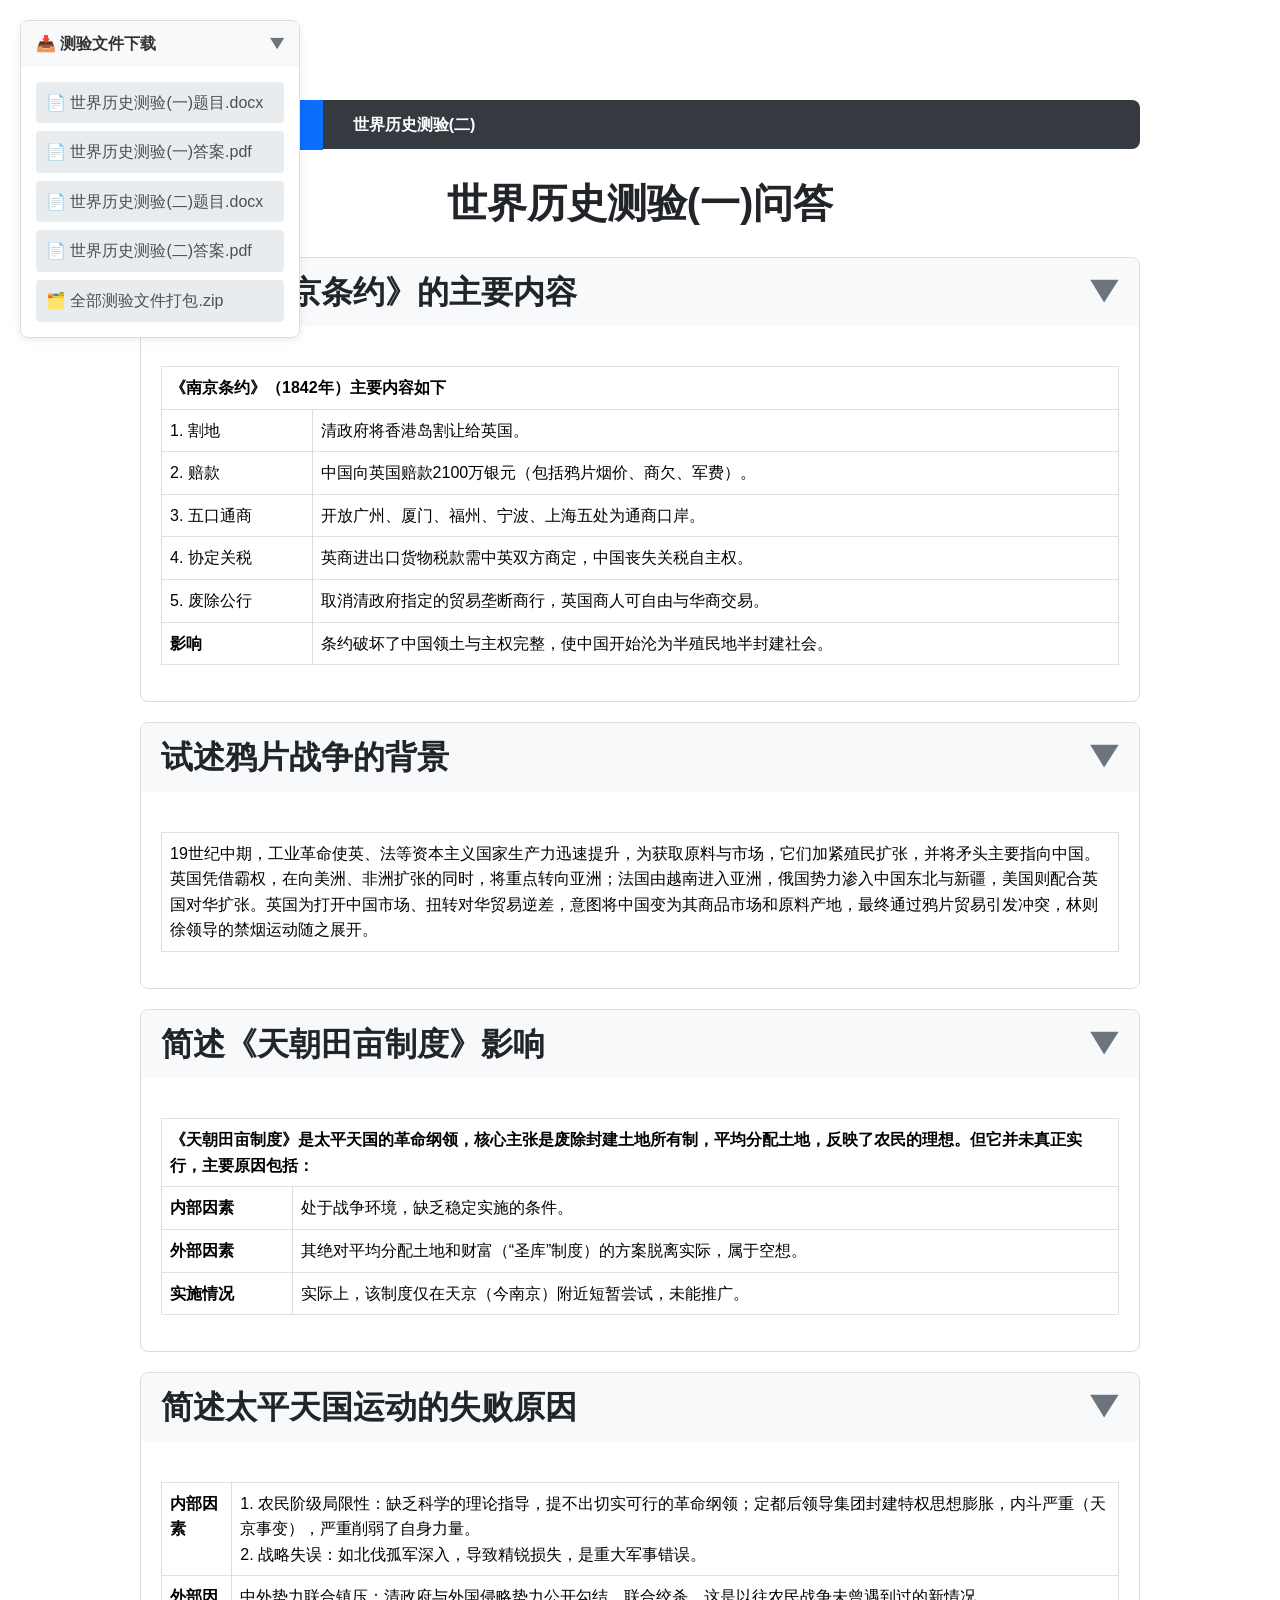
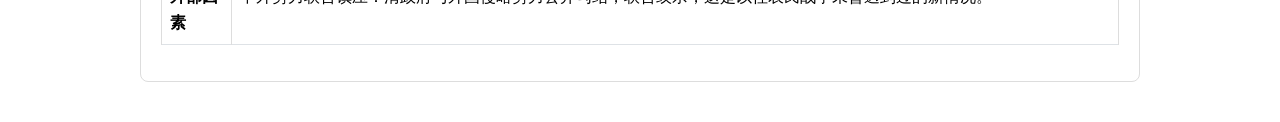
==== history_more_UG32nd.html @ 5869dae1 "Add files via upload" ====
<!DOCTYPE html>
<html lang="zh-CN">
<head>
    <meta charset="UTF-8">
    <meta name="viewport" content="width=device-width, initial-scale=1.0">
    <title>世界历史测验问答合集</title>
    <!-- 引入Bootstrap CSS -->
    <link href="https://cdn.jsdelivr.net/npm/bootstrap@5.3.0/dist/css/bootstrap.min.css" rel="stylesheet">
    
    <!-- CSS样式区域 -->
    <style>
        /* 全局样式 */
        body {
            font-family: "Microsoft YaHei", sans-serif;
            padding: 20px;
            line-height: 1.6;
            position: relative;
        }

        /* 下载区域样式 - 灰白色系 */
        .download-section {
            position: absolute;
            top: 20px;
            left: 20px;
            z-index: 999; /* 确保按钮在最上层 */
            width: 280px;
            border: 1px solid #ddd;
            border-radius: 8px;
            overflow: hidden;
            background-color: #ffffff;
            box-shadow: 0 2px 8px rgba(0,0,0,0.08);
        }

        /* 下载区域标题栏（可折叠） */
        .download-title {
            padding: 10px 15px;
            background-color: #f8f9fa; /* 浅灰色 */
            font-weight: bold;
            display: flex;
            justify-content: space-between;
            align-items: center;
            margin: 0;
            cursor: pointer;
            color: #333;
        }

        /* 下载区域内容 */
        .download-content {
            padding: 15px;
            background-color: #ffffff;
            display: block;
        }

        /* 下载链接样式 - 灰白色系 */
        .download-link {
            display: block;
            font-size: 16px;
            text-decoration: none;
            color: #495057; /* 深灰色 */
            padding: 8px 10px;
            border-radius: 4px;
            margin-bottom: 8px;
            background-color: #e9ecef; /* 淡灰色 */
            transition: all 0.2s ease;
        }
        .download-link:hover {
            background-color: #dee2e6; /* hover深一点的灰色 */
            color: #212529;
            text-decoration: none;
            transform: translateX(2px);
        }
        .download-link:last-child {
            margin-bottom: 0;
        }

        /* 箭头图标样式 */
        .toggle-icon {
            transition: transform 0.3s ease;
            cursor: pointer;
            display: inline-block; /* 修复旋转失效 */
            color: #6c757d;
        }
        .toggle-icon.rotated {
            transform: rotate(90deg);
        }

        /* 顶部导航栏样式 */
        .nav-header {
            max-width: 1000px;
            margin: 0 auto 20px;
            background-color: #343a40;
            border-radius: 8px;
            padding: 0;
            /* 给导航栏留出下载按钮的空间 */
            margin-top: 80px;
        }
        .nav-tabs {
            margin-bottom: 0;
            border-bottom: none;
        }
        .nav-tabs .nav-link {
            color: white;
            border: none;
            border-radius: 0;
            padding: 12px 30px;
            font-weight: bold;
        }
        .nav-tabs .nav-link.active {
            background-color: #0d6efd;
            color: white;
        }
        .nav-tabs .nav-link:hover {
            background-color: #495057;
            color: white;
        }

        /* 内容容器 */
        .content-container {
            max-width: 1000px;
            margin: 0 auto;
        }

        /* 标题样式 */
        h1 {
            text-align: center;
            margin: 30px 0;
            font-weight: bold;
        }

        /* 题目容器样式 */
        .question-container {
            margin: 20px 0;
            border: 1px solid #ddd;
            border-radius: 8px;
            overflow: hidden;
        }

        /* 通用题目标题栏样式 */
        .question-title {
            padding: 15px 20px;
            background-color: #f8f9fa;
            font-weight: bold;
            display: flex;
            justify-content: space-between;
            align-items: center;
            margin: 0;
        }

        /* 测验1的标题栏（可点击） */
        .q1-title {
            cursor: pointer;
        }

        /* 测验2的标题栏子样式 */
        .q2-title {
            cursor: default;
        }

        .title-text {
            flex: 1;
        }

        /* 测验2版本切换按钮 */
        .version-switch-btn {
            padding: 2px 8px;
            background-color: #6c757d;
            color: white;
            border: none;
            border-radius: 3px;
            cursor: pointer;
            font-size: 12px;
            margin-right: 10px;
        }
        .version-switch-btn:hover {
            background-color: #5c636a;
        }

        /* 题目内容区域 */
        .question-content {
            padding: 20px;
            display: block;
        }

        /* 测验2的原版内容容器 */
        .original-content {
            display: none;
        }

        /* 表格样式 */
        table {
            margin: 20px 0;
            width: 100%;
        }
        th, td {
            vertical-align: top;
            padding: 10px;
            border: 1px solid #ddd;
        }
        th {
            background-color: #f8f9fa;
            font-weight: bold;
        }

        /* 内容面板隐藏样式 */
        .content-panel {
            display: none;
        }
        .content-panel.active {
            display: block;
        }
    </style>
</head>
<body>
    <!-- 下载区域 - 左上角可折叠 -->
    <div class="download-section">
        <div class="download-title" id="downloadTitle">
            <span>📥 测验文件下载</span>
            <span class="toggle-icon rotated">▶</span>
        </div>
        <div class="download-content" id="downloadContent">
            <!-- 多个下载链接 - 你可以根据需要添加/修改 -->
            <a href="quiz1-questions.docx" download class="download-link">📄 世界历史测验(一)题目.docx</a>
            <a href="quiz1-answers.pdf" download class="download-link">📄 世界历史测验(一)答案.pdf</a>
            <a href="quiz2-questions.docx" download class="download-link">📄 世界历史测验(二)题目.docx</a>
            <a href="quiz2-answers.pdf" download class="download-link">📄 世界历史测验(二)答案.pdf</a>
            <a href="all-quizzes.zip" download class="download-link">🗂️ 全部测验文件打包.zip</a>
        </div>
    </div>

    <!-- HTML结构区域 -->
    <div class="content-container">
        <!-- 顶部导航栏 -->
        <div class="nav-header">
            <ul class="nav nav-tabs" id="quizTabs" role="tablist">
                <li class="nav-item" role="presentation">
                    <button class="nav-link active" id="quiz1-tab" data-bs-toggle="tab" data-bs-target="#quiz1-panel" type="button" role="tab" aria-controls="quiz1-panel" aria-selected="true">世界历史测验(一)</button>
                </li>
                <li class="nav-item" role="presentation">
                    <button class="nav-link" id="quiz2-tab" data-bs-toggle="tab" data-bs-target="#quiz2-panel" type="button" role="tab" aria-controls="quiz2-panel" aria-selected="false">世界历史测验(二)</button>
                </li>
            </ul>
        </div>

        <!-- 测验内容面板 -->
        <div class="tab-content" id="quizTabContent">
            <!-- 测验1内容面板 -->
            <div class="content-panel active" id="quiz1-panel" role="tabpanel" aria-labelledby="quiz1-tab">
                <h1>世界历史测验(一)问答</h1>

                <!-- 第1题：《南京条约》主要内容 -->
                <div class="question-container">
                    <h2 class="question-title q1-title" data-target="q1-1-content">
                        简述《南京条约》的主要内容
                        <span class="toggle-icon rotated">▶</span>
                    </h2>
                    <div id="q1-1-content" class="question-content">
                        <table class="table table-bordered">
                            <tr>
                                <th colspan="2">《南京条约》（1842年）主要内容如下</th>
                            </tr>
                            <tr>
                                <td>1. 割地</td>
                                <td>清政府将香港岛割让给英国。</td>
                            </tr>
                            <tr>
                                <td>2. 赔款</td>
                                <td>中国向英国赔款2100万银元（包括鸦片烟价、商欠、军费）。</td>
                            </tr>
                            <tr>
                                <td>3. 五口通商</td>
                                <td>开放广州、厦门、福州、宁波、上海五处为通商口岸。</td>
                            </tr>
                            <tr>
                                <td>4. 协定关税</td>
                                <td>英商进出口货物税款需中英双方商定，中国丧失关税自主权。</td>
                            </tr>
                            <tr>
                                <td>5. 废除公行</td>
                                <td>取消清政府指定的贸易垄断商行，英国商人可自由与华商交易。</td>
                            </tr>
                            <tr>
                                <th>影响</th>
                                <td>条约破坏了中国领土与主权完整，使中国开始沦为半殖民地半封建社会。</td>
                            </tr>
                        </table>
                    </div>
                </div>

                <!-- 第2题：鸦片战争的背景 -->
                <div class="question-container">
                    <h2 class="question-title q1-title" data-target="q1-2-content">
                        试述鸦片战争的背景
                        <span class="toggle-icon rotated">▶</span>
                    </h2>
                    <div id="q1-2-content" class="question-content">
                        <table class="table table-bordered">
                            <tr>
                                <td>19世纪中期，工业革命使英、法等资本主义国家生产力迅速提升，为获取原料与市场，它们加紧殖民扩张，并将矛头主要指向中国。英国凭借霸权，在向美洲、非洲扩张的同时，将重点转向亚洲；法国由越南进入亚洲，俄国势力渗入中国东北与新疆，美国则配合英国对华扩张。英国为打开中国市场、扭转对华贸易逆差，意图将中国变为其商品市场和原料产地，最终通过鸦片贸易引发冲突，林则徐领导的禁烟运动随之展开。</td>
                            </tr>
                        </table>
                    </div>
                </div>

                <!-- 第3题：《天朝田亩制度》影响 -->
                <div class="question-container">
                    <h2 class="question-title q1-title" data-target="q1-3-content">
                        简述《天朝田亩制度》影响
                        <span class="toggle-icon rotated">▶</span>
                    </h2>
                    <div id="q1-3-content" class="question-content">
                        <table class="table table-bordered">
                            <tr>
                                <th colspan="2">《天朝田亩制度》是太平天国的革命纲领，核心主张是废除封建土地所有制，平均分配土地，反映了农民的理想。但它并未真正实行，主要原因包括：</th>
                            </tr>
                            <tr>
                                <th>内部因素</th>
                                <td>处于战争环境，缺乏稳定实施的条件。</td>
                            </tr>
                            <tr>
                                <th>外部因素</th>
                                <td>其绝对平均分配土地和财富（“圣库”制度）的方案脱离实际，属于空想。</td>
                            </tr>
                            <tr>
                                <th>实施情况</th>
                                <td>实际上，该制度仅在天京（今南京）附近短暂尝试，未能推广。</td>
                            </tr>
                        </table>
                    </div>
                </div>

                <!-- 第4题：太平天国运动的失败原因 -->
                <div class="question-container">
                    <h2 class="question-title q1-title" data-target="q1-4-content">
                        简述太平天国运动的失败原因
                        <span class="toggle-icon rotated">▶</span>
                    </h2>
                    <div id="q1-4-content" class="question-content">
                        <table class="table table-bordered">
                            <tr>
                                <th>内部因素</th>
                                <td>
                                    1. 农民阶级局限性：缺乏科学的理论指导，提不出切实可行的革命纲领；定都后领导集团封建特权思想膨胀，内斗严重（天京事变），严重削弱了自身力量。<br/>
                                    2. 战略失误：如北伐孤军深入，导致精锐损失，是重大军事错误。
                                </td>
                            </tr>
                            <tr>
                                <th>外部因素</th>
                                <td>中外势力联合镇压：清政府与外国侵略势力公开勾结，联合绞杀，这是以往农民战争未曾遇到过的新情况。</td>
                            </tr>
                        </table>
                    </div>
                </div>
            </div>

            <!-- 测验2内容面板 -->
            <div class="content-panel" id="quiz2-panel" role="tabpanel" aria-labelledby="quiz2-tab">
                <h1>世界历史测验(二)问答</h1>

                <!-- 第1题：何謂洋務運動？ -->
                <div class="question-container">
                    <div class="question-title q2-title">
                        <span class="title-text">何謂洋務運動？</span>
                        <button class="version-switch-btn" data-target="q2-1">切换原版</button>
                        <span class="toggle-icon rotated" data-target="q2-1-content">▷</span>
                    </div>
                    <div id="q2-1-content" class="question-content">
                        <!-- 简化版内容 -->
                        <div class="simple-content">
                            <table class="table table-bordered">
                                <tr>
                                    <td>洋務運動是19世紀60至90年代清政府為了“自強”“求富”，在不改變封建制度的前提下，學習西方技術，開辦了一批近代軍事工業、民用工業，創建了新式海軍，開辦了新式學校，國外派遣留學生等，這三十餘年的自強新政運動被稱為洋務運動</td>
                                </tr>
                            </table>
                        </div>
                        <!-- 原版内容 -->
                        <div class="original-content">
                            <table class="table table-bordered">
                                <tr>
                                    <td>自鸦片戰爭開始，中國屢遭列強壓迫，清政府内部一些明人士，認為必須圖強救國，進行改革，才可能維護清政府的統治。19世紀60年代開始90年代，他們提出“自強”“求富”的口號，採用西方資本主義國家的技術，开辦了一批近代軍事工業、民用工業，創建了新式海軍，開辦了新式學校，國外派遣留學生等，這三十餘年的自強新政運動被稱為洋務運動</td>
                                </tr>
                            </table>
                        </div>
                    </div>
                </div>

                <!-- 第2题：如何評價洋務運動？ -->
                <div class="question-container">
                    <div class="question-title q2-title">
                        <span class="title-text">如何評價洋務運動？</span>
                        <button class="version-switch-btn" data-target="q2-2">切换原版</button>
                        <span class="toggle-icon rotated" data-target="q2-2-content">▷</span>
                    </div>
                    <div id="q2-2-content" class="question-content">
                        <div class="simple-content">
                            <table class="table table-bordered">
                                <tr>
                                    <td>洋務運動雖然沒有使中國真正富強，但它引進了西方技術，創辦了近代企業，培養了科技人才，並在一定程度上衝擊了封建經濟，推動了民族資本主義的萌芽，也對外國勢力有所抵制。然而，由於它不觸動封建制度，只停留在“自強”“求富”的口號上，最終既未能使中國富強，也未能挽救清朝統治。</td>
                                </tr>
                            </table>
                        </div>
                        <div class="original-content">
                            <table class="table table-bordered">
                                <tr>
                                    <td>洋務運動沒有使中國走上富強的道路。但它引進了西方先進技術，使中國出現了第一批近代企業，培養了一批近代科技人員，對改革封建文化制度做出了嘗試；在客觀上對本國封建經濟起到一定的解體作用，從而刺激了民族資本主義的發展；對外國經濟勢力的擴張也起了一些抵制作用。然而洋務運動是在不觸動封建制度的前提下，標榜“自強”“求富”，因而它既不能使中國富強，也無法實現維護清朝統治的目的。</td>
                                </tr>
                            </table>
                        </div>
                    </div>
                </div>

                <!-- 第3题：試述《北京條約》的影響 -->
                <div class="question-container">
                    <div class="question-title q2-title">
                        <span class="title-text">試述《北京條約》的影響</span>
                        <button class="version-switch-btn" data-target="q2-3">切换原版</button>
                        <span class="toggle-icon rotated" data-target="q2-3-content">▷</span>
                    </div>
                    <div id="q2-3-content" class="question-content">
                        <div class="simple-content">
                            <table class="table table-bordered">
                                <tr>
                                    <td>
                                        （1）《天津条约》继续有效。<br/>
                                        （2）增开天津为商埠。<br/>
                                        （3）割九龙司地方一区给英国。<br/>
                                        （4）赔偿英法军费各增到白银800万两。<br/>
                                        （5）准许英国招募华工出国。
                                    </td>
                                </tr>
                                <tr>
                                    <td>《北京條約》使中國在政治上喪失更多領土和主權，清政府投靠外國勢力，中外反動勢力勾結共同镇压人民；經濟上，外國勢力擴張到北方和長江流域，傾銷商品、掠奪原料和勞力，中國半殖民地化程度進一步加深。</td>
                                </tr>
                            </table>
                        </div>
                        <div class="original-content">
                            <table class="table table-bordered">
                                <tr>
                                    <td>
                                        （1）《天津条约》继续有效。<br/>
                                        （2）增开天津为商埠。<br/>
                                        （3）割九龙司地方一区给英国。<br/>
                                        （4）赔偿英法军费各增到白银800万两。<br/>
                                        （5）准许英国招募华工出国。
                                    </td>
                                </tr>
                                <tr>
                                    <td>经过第二次鸦片战争，中国在政治上丧失了更多的领土和主权；清朝统治者投靠外国侵略者，开始成为他们的附庸与工具，中外反动势力公开勾结，共同镇压中国人民的反抗。在经济上，外国侵略势力扩大到北方沿海各省和长江中下游地区，方便了它们倾销商品，掠夺廉价的原料和劳动力，使中国难以抵挡资本主义经济侵略的冲击。中国社会的半殖民地化程度进一步加深。</td>
                                </tr>
                            </table>
                        </div>
                    </div>
                </div>

                <!-- 第4题：試述第二次鴉片戰爭背景 -->
                <div class="question-container">
                    <div class="question-title q2-title">
                        <span class="title-text">試述第二次鴉片戰爭背景</span>
                        <button class="version-switch-btn" data-target="q2-4">切换原版</button>
                        <span class="toggle-icon rotated" data-target="q2-4-content">▷</span>
                    </div>
                    <div id="q2-4-content" class="question-content">
                        <div class="simple-content">
                            <table class="table table-bordered">
                                <tr>
                                    <td>美法以《望厦条约》和《黄埔条约》中“12年后修约”的条款为由，英国则凭借“最惠国待遇”要求利益均沾，共同向清政府提出全面修约。清政府以《南京条约》并非商约为由，拒绝修约要求。1856年，英法两国对中国发动了第二次鸦片战争。美俄两国以调停人身份出现。</td>
                                </tr>
                            </table>
                        </div>
                        <div class="original-content">
                            <table class="table table-bordered">
                                <tr>
                                    <td>英国等侵略者从鸦片战争中获得了种种特权，但是未能达到鸦片贸易合法化的目的。为进一步打开中国市场，扩大侵略权益，法美两国借口《黄埔条约》和《望厦条约》有12年后修约的规定，英国援引“最惠国待遇”中利益“一体均沾”的条款，它们共同向清政府提出修约要求。清政府以《南京条约》不是商约为由，拒绝修约。1856年，英法两国对中国发动了第二次鸦片战争。美俄两国以调停人面目出现。</td>
                                </tr>
                            </table>
                        </div>
                    </div>
                </div>
            </div>
        </div>
    </div>

    <!-- 引入Bootstrap JS -->
    <script src="https://cdn.jsdelivr.net/npm/bootstrap@5.3.0/dist/js/bootstrap.bundle.min.js"></script>

    <!-- JavaScript脚本区域 -->
    <script>
        // 等待DOM加载完成后执行
        document.addEventListener('DOMContentLoaded', function() {
            // ========== 0. 下载区域折叠/展开功能 ==========
            const downloadTitle = document.getElementById('downloadTitle');
            const downloadContent = document.getElementById('downloadContent');
            const downloadIcon = downloadTitle.querySelector('.toggle-icon');

            downloadTitle.addEventListener('click', function() {
                // 切换下载内容显示/隐藏
                if (downloadContent.style.display === 'none') {
                    downloadContent.style.display = 'block';
                    downloadIcon.classList.add('rotated');
                } else {
                    downloadContent.style.display = 'none';
                    downloadIcon.classList.remove('rotated');
                }
            });

            // ========== 1. 初始化Bootstrap标签页切换 ==========
            const tabTriggerList = Array.from(document.querySelectorAll('#quizTabs button'));
            tabTriggerList.forEach(function(tabTriggerEl) {
                const tab = new bootstrap.Tab(tabTriggerEl);
                tabTriggerEl.addEventListener('click', function(event) {
                    event.preventDefault();
                    tab.show();
                });
            });

            // ========== 2. 测验1：题目折叠/展开功能 ==========
            document.querySelectorAll('.q1-title').forEach(title => {
                title.addEventListener('click', function() {
                    // 获取目标内容ID
                    const targetId = this.getAttribute('data-target');
                    const content = document.getElementById(targetId);
                    const icon = this.querySelector('.toggle-icon');
                    
                    // 切换显示/隐藏
                    if (content.style.display === 'none') {
                        content.style.display = 'block';
                        icon.classList.add('rotated');
                    } else {
                        content.style.display = 'none';
                        icon.classList.remove('rotated');
                    }
                });
            });

            // ========== 3. 测验2：版本切换功能（简化版/原版） ==========
            document.querySelectorAll('.version-switch-btn').forEach(btn => {
                btn.addEventListener('click', function(e) {
                    e.stopPropagation(); // 阻止事件冒泡
                    
                    const qId = this.getAttribute('data-target');
                    const contentContainer = document.getElementById(`${qId}-content`);
                    const simpleContent = contentContainer.querySelector('.simple-content');
                    const originalContent = contentContainer.querySelector('.original-content');

                    // 切换版本显示
                    if (simpleContent.style.display !== 'none') {
                        simpleContent.style.display = 'none';
                        originalContent.style.display = 'block';
                        this.textContent = '切换简化版';
                    } else {
                        simpleContent.style.display = 'block';
                        originalContent.style.display = 'none';
                        this.textContent = '切换原版';
                    }
                });
            });

            // ========== 4. 测验2：题目折叠/展开功能 ==========
            document.querySelectorAll('.q2-title .toggle-icon').forEach(icon => {
                icon.addEventListener('click', function(e) {
                    e.stopPropagation(); // 阻止事件冒泡
                    
                    const targetId = this.getAttribute('data-target');
                    const content = document.getElementById(targetId);
                    
                    // 切换显示/隐藏
                    if (content.style.display === 'none') {
                        content.style.display = 'block';
                        this.classList.add('rotated');
                    } else {
                        content.style.display = 'none';
                        this.classList.remove('rotated');
                    }
                });
            });
        });
    </script>
</body>
</html>
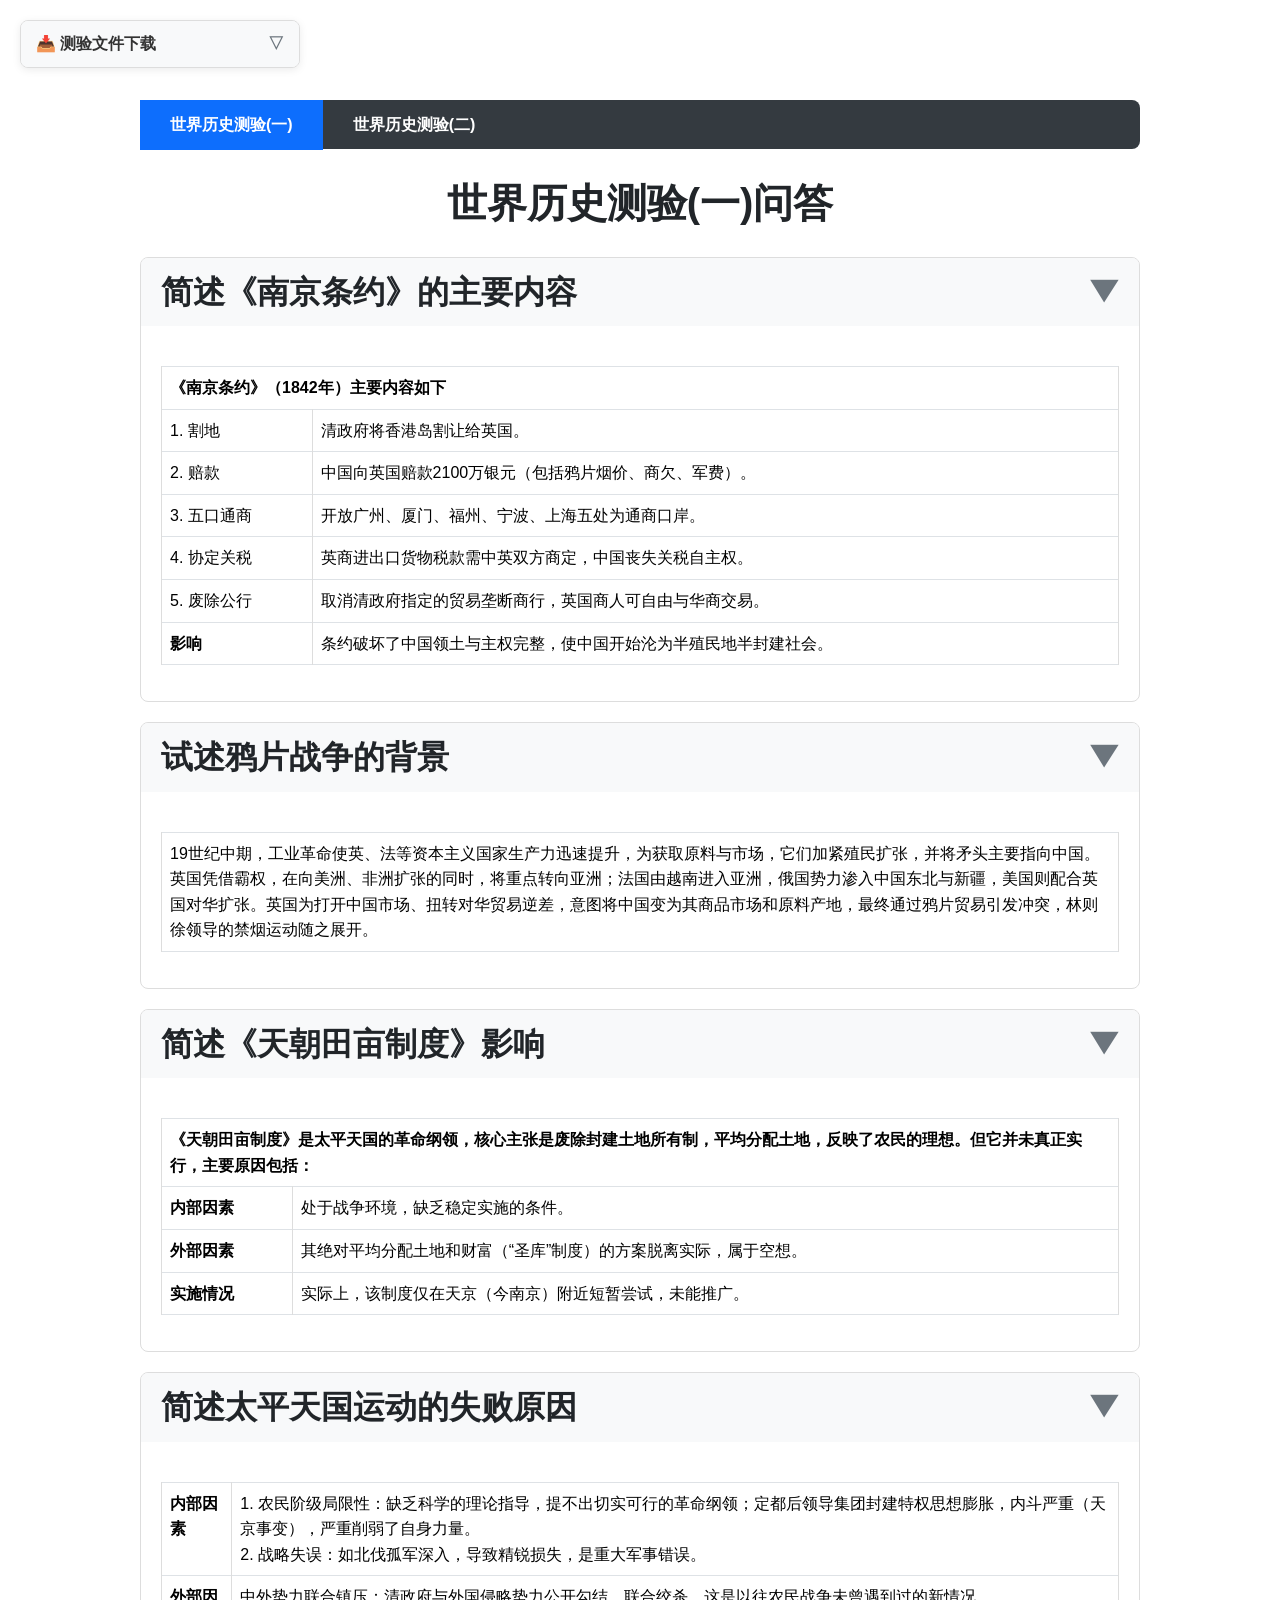
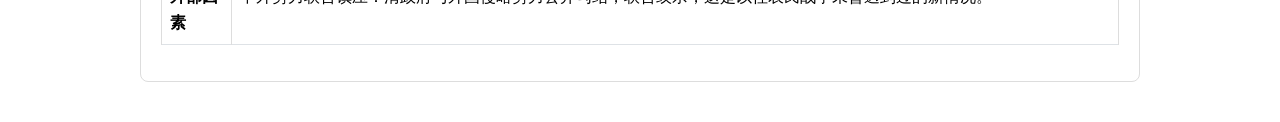
==== commit f3ea259d: "Add files via upload" ====
--- a/history_more_UG32nd.html
+++ b/history_more_UG32nd.html
@@ -208,6 +208,12 @@
         .content-panel.active {
             display: block;
         }
+        .download-content {
+            display: none;
+        }
+        .download-title .toggle-icon {
+            transform: rotate(0deg);
+        }
     </style>
 </head>
 <body>
@@ -215,15 +221,14 @@
     <div class="download-section">
         <div class="download-title" id="downloadTitle">
             <span>📥 测验文件下载</span>
-            <span class="toggle-icon rotated">▶</span>
+            <span class="toggle-icon rotated">▽</span>
         </div>
         <div class="download-content" id="downloadContent">
             <!-- 多个下载链接 - 你可以根据需要添加/修改 -->
-            <a href="quiz1-questions.docx" download class="download-link">📄 世界历史测验(一)题目.docx</a>
-            <a href="quiz1-answers.pdf" download class="download-link">📄 世界历史测验(一)答案.pdf</a>
-            <a href="quiz2-questions.docx" download class="download-link">📄 世界历史测验(二)题目.docx</a>
-            <a href="quiz2-answers.pdf" download class="download-link">📄 世界历史测验(二)答案.pdf</a>
-            <a href="all-quizzes.zip" download class="download-link">🗂️ 全部测验文件打包.zip</a>
+            <a href="./history/UG32nd1t_世界历史测验(一)问答.docx" download class="download-link">📄 世界历史测验(一)问答.docx</a>
+            <a href="./history/UG32nd1t_世界历史测验(一)问答.pdf" download class="download-link">📄 世界历史测验(一)问答.pdf</a>
+            <a href="./history/UG32nd2t_世界历史测验(二)问答.docx" download class="download-link">📄 世界历史测验(二)问答.docx</a>
+            <a href="./history/UG32nd2t_世界历史测验(二)问答.pdf" download class="download-link">📄 世界历史测验(二)问答.pdf</a>
         </div>
     </div>
 
